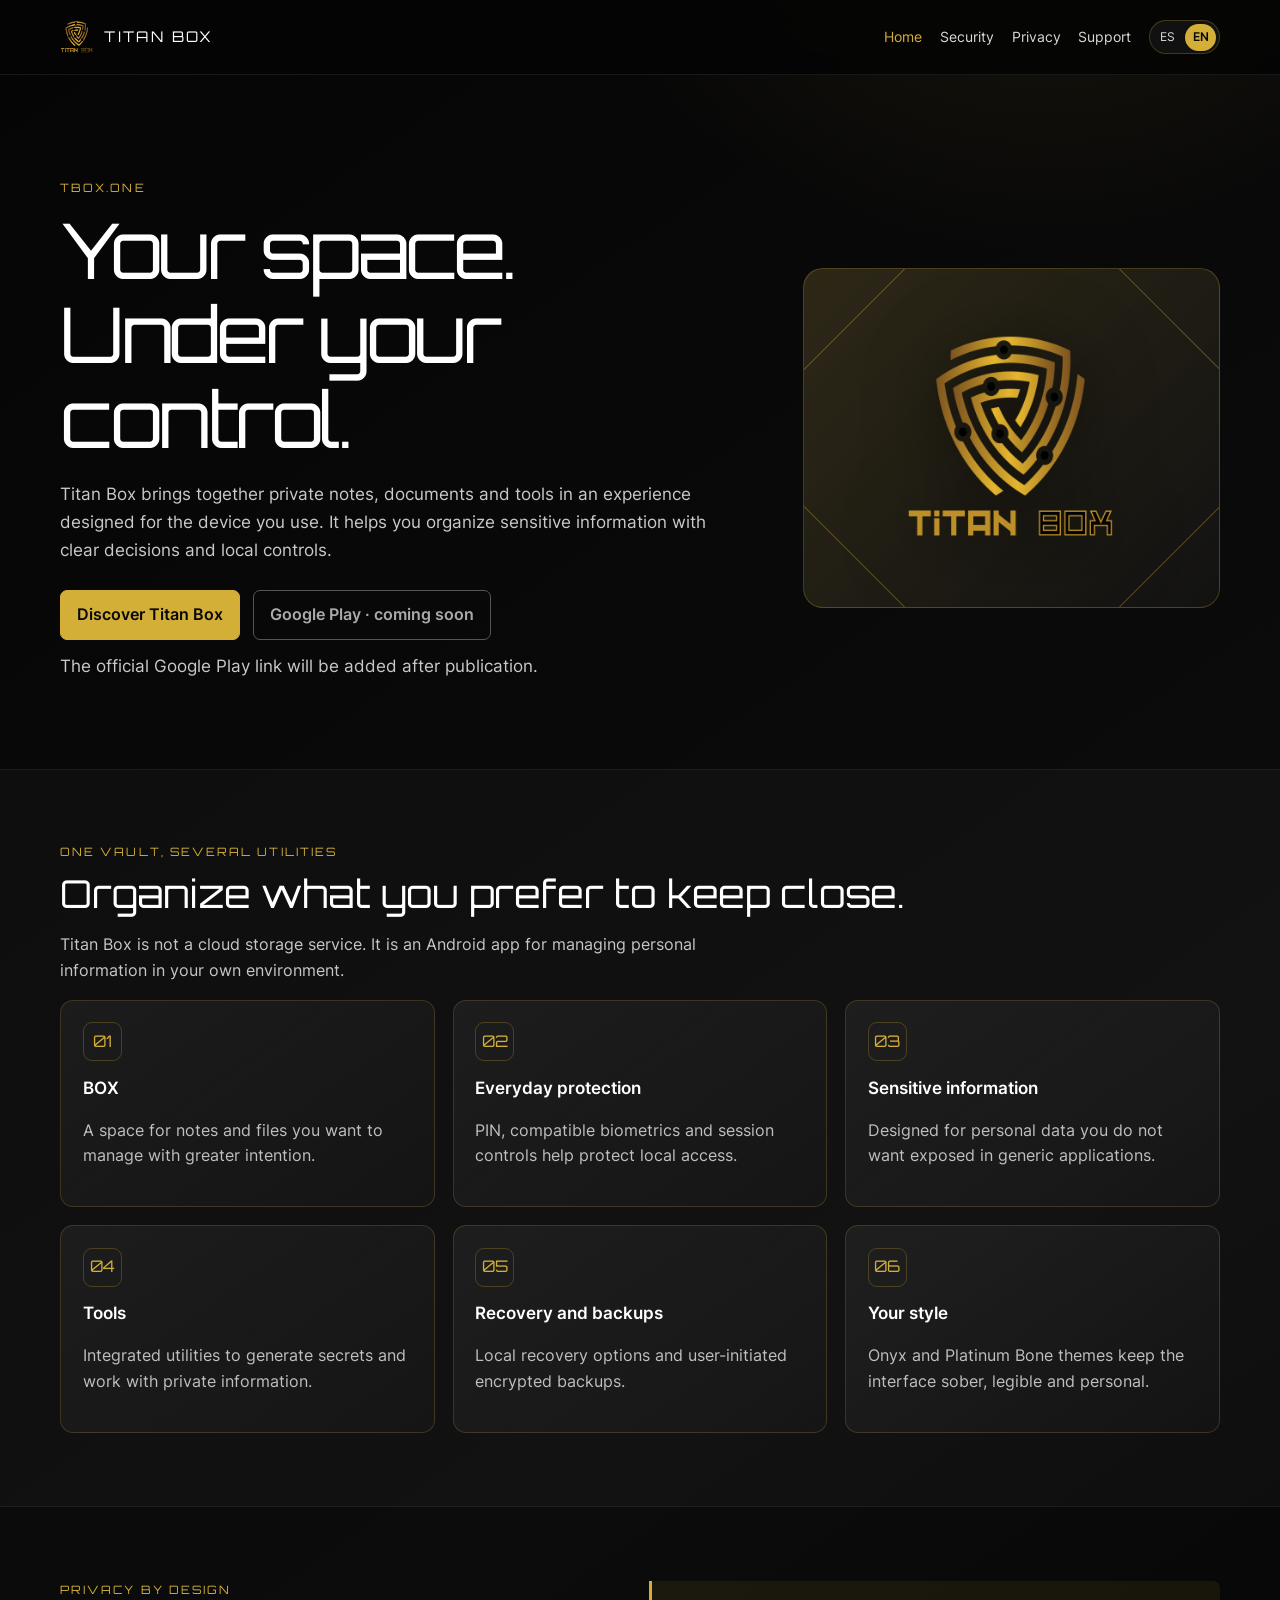
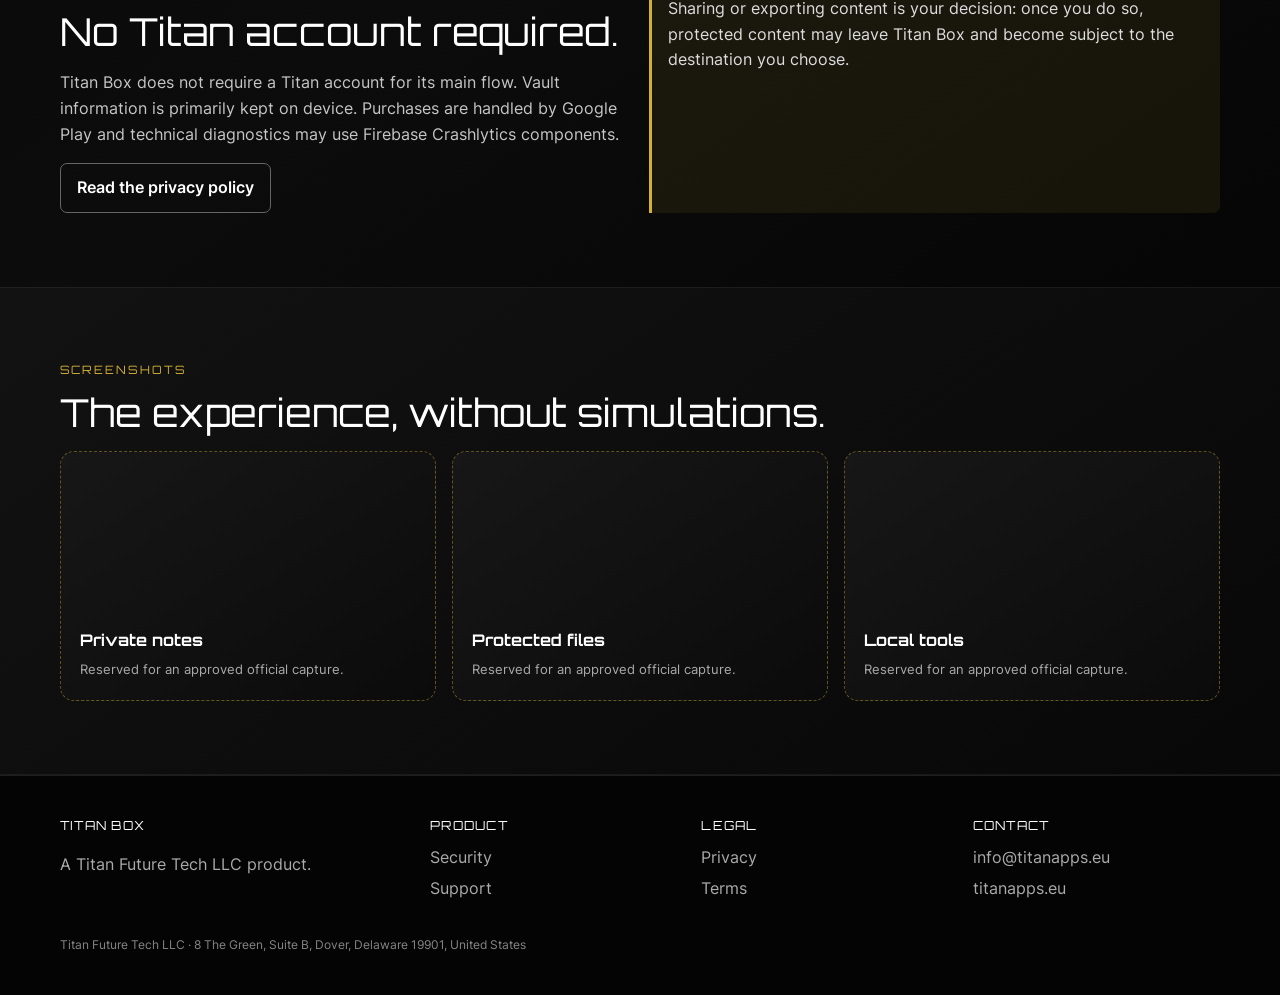
==== en/index.html @ dc86bc1e "Create Titan Box official website foundation" ====
<!doctype html><html lang="en"><head><meta charset="utf-8"><meta name="viewport" content="width=device-width,initial-scale=1"><title>Titan Box — Practical privacy for your information</title><meta name="description" content="Titan Box helps organize and protect sensitive personal information from your device."><link rel="canonical" href="https://tbox.one/en/"><meta property="og:title" content="Titan Box"><meta property="og:description" content="Practical privacy for your information."><meta property="og:type" content="website"><meta property="og:url" content="https://tbox.one/en/"><meta property="og:image" content="https://tbox.one/assets/images/titanbox-logo.png"><link rel="icon" href="/assets/images/titanbox-logo.png"><link rel="stylesheet" href="/assets/css/site.css"></head><body><a class="skip" href="#content">Skip to content</a><header class="site-header"><div class="container header-row"><a class="brand" href="/en/"><img src="/assets/images/titanbox-logo.png" alt="">TITAN BOX</a><nav class="site-nav" aria-label="Main navigation"><a class="nav-essential" aria-current="page" href="/en/">Home</a><a href="/en/security/">Security</a><a href="/en/privacy/">Privacy</a><a href="/en/support/">Support</a><span class="language"><a href="/">ES</a><a aria-current="page" href="/en/">EN</a></span></nav></div></header><main id="content"><section class="container hero"><div><div class="eyebrow">TBOX.ONE</div><h1>Your space. Under your control.</h1><p>Titan Box brings together private notes, documents and tools in an experience designed for the device you use. It helps you organize sensitive information with clear decisions and local controls.</p><div class="actions"><a class="button button--gold" href="/en/security/">Discover Titan Box</a><span class="store-badge store-badge--pending" data-play-listing-url="REPLACE_WITH_OFFICIAL_GOOGLE_PLAY_URL">Google Play · coming soon</span></div><p class="microcopy">The official Google Play link will be added after publication.</p></div><div class="hero-mark" aria-hidden="true"><img src="/assets/images/titanbox-logo.png" alt=""></div></section><section class="section section--alt"><div class="container"><div class="eyebrow">One vault, several utilities</div><h2>Organize what you prefer to keep close.</h2><p class="lead">Titan Box is not a cloud storage service. It is an Android app for managing personal information in your own environment.</p><div class="grid grid--3"><article class="card"><div class="card-icon">01</div><h3>BOX</h3><p>A space for notes and files you want to manage with greater intention.</p></article><article class="card"><div class="card-icon">02</div><h3>Everyday protection</h3><p>PIN, compatible biometrics and session controls help protect local access.</p></article><article class="card"><div class="card-icon">03</div><h3>Sensitive information</h3><p>Designed for personal data you do not want exposed in generic applications.</p></article><article class="card"><div class="card-icon">04</div><h3>Tools</h3><p>Integrated utilities to generate secrets and work with private information.</p></article><article class="card"><div class="card-icon">05</div><h3>Recovery and backups</h3><p>Local recovery options and user-initiated encrypted backups.</p></article><article class="card"><div class="card-icon">06</div><h3>Your style</h3><p>Onyx and Platinum Bone themes keep the interface sober, legible and personal.</p></article></div></div></section><section class="section"><div class="container grid grid--2"><div><div class="eyebrow">Privacy by design</div><h2>No Titan account required.</h2><p class="lead">Titan Box does not require a Titan account for its main flow. Vault information is primarily kept on device. Purchases are handled by Google Play and technical diagnostics may use Firebase Crashlytics components.</p><a class="button button--ghost" href="/en/privacy/">Read the privacy policy</a></div><aside class="notice">Sharing or exporting content is your decision: once you do so, protected content may leave Titan Box and become subject to the destination you choose.</aside></div></section><section class="section section--alt"><div class="container"><div class="eyebrow">Screenshots</div><h2>The experience, without simulations.</h2><div class="preview-grid"><div class="preview"><strong>Private notes</strong><small>Reserved for an approved official capture.</small></div><div class="preview"><strong>Protected files</strong><small>Reserved for an approved official capture.</small></div><div class="preview"><strong>Local tools</strong><small>Reserved for an approved official capture.</small></div></div></div></section></main><footer class="site-footer"><div class="container footer-grid"><div><div class="footer-title">TITAN BOX</div><p>A Titan Future Tech LLC product.</p></div><div><div class="footer-title">PRODUCT</div><ul class="footer-links"><li><a href="/en/security/">Security</a></li><li><a href="/en/support/">Support</a></li></ul></div><div><div class="footer-title">LEGAL</div><ul class="footer-links"><li><a href="/en/privacy/">Privacy</a></li><li><a href="/en/terms/">Terms</a></li></ul></div><div><div class="footer-title">CONTACT</div><ul class="footer-links"><li><a href="mailto:info@titanapps.eu">info@titanapps.eu</a></li><li><a href="https://titanapps.eu">titanapps.eu</a></li></ul></div></div><div class="container legal">Titan Future Tech LLC · 8 The Green, Suite B, Dover, Delaware 19901, United States</div></footer></body></html>
---- assets/css/site.css ----
@font-face{font-family:Orbitron;src:url('/assets/fonts/orbitron.ttf') format('truetype');font-display:swap}
@font-face{font-family:Inter;src:url('/assets/fonts/inter-regular.ttf') format('truetype');font-weight:400;font-display:swap}
@font-face{font-family:Inter;src:url('/assets/fonts/inter-semibold.ttf') format('truetype');font-weight:600 800;font-display:swap}
:root{--onyx:#050505;--onyx-card:#151515;--onyx-muted:#aaa;--bone:#f5f0e0;--gold:#d4af37;--gold-deep:#b8962e;--line:rgba(212,175,55,.26);--danger:#e53935;--max:1160px;color-scheme:dark;font-family:Inter,Arial,sans-serif;background:var(--onyx);color:#fff}
*{box-sizing:border-box}html{scroll-behavior:smooth}body{margin:0;min-width:320px;background:radial-gradient(circle at 80% -10%,rgba(212,175,55,.12),transparent 32rem),linear-gradient(145deg,#050505,#0c0c0c 55%,#000);line-height:1.6}a{color:inherit}a:focus-visible,button:focus-visible,summary:focus-visible{outline:3px solid #fff;outline-offset:4px;border-radius:3px}.skip{position:absolute;left:-10000px;top:auto}.skip:focus{left:1rem;top:1rem;z-index:10;background:#fff;color:#000;padding:.75rem 1rem}
.container{width:min(var(--max),calc(100% - 2.5rem));margin:auto}.site-header{position:sticky;top:0;z-index:5;background:rgba(5,5,5,.92);border-bottom:1px solid rgba(255,255,255,.08);backdrop-filter:blur(12px)}.header-row{min-height:74px;display:flex;align-items:center;justify-content:space-between;gap:1rem}.brand{display:inline-flex;align-items:center;gap:.65rem;text-decoration:none;font-family:Orbitron,monospace;font-size:.92rem;letter-spacing:.16em}.brand img{width:34px;height:34px;object-fit:contain}.site-nav{display:flex;align-items:center;gap:1.1rem;font-size:.9rem;color:#d8d8d8}.site-nav a{text-decoration:none}.site-nav a:hover,.site-nav a[aria-current=page]{color:var(--gold)}.language{border:1px solid var(--line);border-radius:999px;padding:.16rem;background:#111;display:flex;gap:.15rem}.language a{padding:.22rem .48rem;text-decoration:none;border-radius:999px;font-size:.78rem}.language a[aria-current=page]{background:var(--gold);color:#080808;font-weight:700}.nav-toggle{display:none}.eyebrow{font-family:Orbitron,monospace;color:var(--gold);font-size:.72rem;letter-spacing:.18em;text-transform:uppercase}.hero{padding:6.5rem 0 4.5rem;display:grid;grid-template-columns:1.25fr .75fr;align-items:center;gap:3rem}.hero h1{font:clamp(2.25rem,6vw,4.8rem)/1.1 Orbitron,monospace;letter-spacing:-.045em;margin:.65rem 0 1.2rem}.hero p{max-width:61ch;color:#c9c9c9;font-size:1.08rem}.actions{display:flex;gap:.8rem;flex-wrap:wrap;margin-top:1.65rem}.button,.store-badge{display:inline-flex;align-items:center;justify-content:center;min-height:47px;padding:.7rem 1rem;border-radius:7px;border:1px solid var(--gold);font-weight:700;text-decoration:none}.button--gold{background:var(--gold);color:#090909}.button--ghost{border-color:#656565;color:#fff}.store-badge--pending{color:#aaa;border-color:#555;cursor:default}.microcopy{font-size:.8rem;color:#949494;margin-top:.75rem}.hero-mark{min-height:340px;border:1px solid var(--line);border-radius:20px;background:linear-gradient(135deg,rgba(212,175,55,.15),rgba(20,20,20,.55)),#101010;display:grid;place-items:center;position:relative;overflow:hidden}.hero-mark:before{content:"";position:absolute;width:390px;height:390px;border:1px solid rgba(212,175,55,.35);transform:rotate(45deg)}.hero-mark img{width:min(220px,60%);height:auto;z-index:1;filter:drop-shadow(0 12px 35px rgba(0,0,0,.7))}.section{padding:4.6rem 0}.section--alt{background:rgba(255,255,255,.025);border-block:1px solid rgba(255,255,255,.06)}.section h2{font:clamp(1.65rem,3vw,2.65rem)/1.2 Orbitron,monospace;margin:.55rem 0 1rem}.lead{max-width:70ch;color:#c6c6c6}.grid{display:grid;gap:1.1rem}.grid--3{grid-template-columns:repeat(3,1fr)}.grid--2{grid-template-columns:repeat(2,1fr)}.card{background:linear-gradient(145deg,rgba(255,255,255,.055),rgba(255,255,255,.018));border:1px solid rgba(212,175,55,.2);border-radius:13px;padding:1.35rem}.card h3{margin:.1rem 0 .55rem;font-size:1.08rem}.card p,.card li{color:#bfbfbf}.card-icon{width:39px;height:39px;display:grid;place-items:center;border:1px solid var(--line);color:var(--gold);border-radius:9px;font-family:Orbitron,monospace;margin-bottom:.8rem}.feature-list{padding-left:1.15rem;margin:.65rem 0}.feature-list li+li{margin-top:.35rem}.preview-grid{display:grid;grid-template-columns:repeat(3,1fr);gap:1rem}.preview{min-height:250px;border-radius:14px;border:1px dashed rgba(212,175,55,.42);padding:1.2rem;background:linear-gradient(145deg,#171717,#0b0b0b);display:flex;flex-direction:column;justify-content:flex-end}.preview strong{font-family:Orbitron,monospace}.preview small{color:#aaa;margin-top:.35rem}.notice{border-left:3px solid var(--gold);padding:.95rem 1rem;background:rgba(212,175,55,.08);color:#ddd;border-radius:0 7px 7px 0}.page-hero{padding:4rem 0 2.5rem;border-bottom:1px solid rgba(255,255,255,.08)}.page-hero h1{font:clamp(2rem,5vw,3.7rem)/1.15 Orbitron,monospace;margin:.55rem 0 1rem}.content{max-width:850px;padding:3rem 0 5rem}.content h2{font:1.42rem/1.25 Orbitron,monospace;margin:2.6rem 0 .8rem;color:#fff}.content h3{font-size:1.06rem;margin:1.6rem 0 .45rem}.content p,.content li{color:#ccc}.content ul{padding-left:1.3rem}.content li+li{margin-top:.38rem}.content a{color:#f2d77e}.faq details{border-bottom:1px solid rgba(255,255,255,.12);padding:1rem 0}.faq summary{cursor:pointer;font-weight:700}.faq p{margin:.75rem 0 0}.site-footer{border-top:1px solid rgba(255,255,255,.1);padding:2.5rem 0;background:#040404;color:#aaa}.footer-grid{display:grid;grid-template-columns:1.4fr repeat(3,1fr);gap:1.5rem}.footer-title{font-family:Orbitron,monospace;color:#fff;font-size:.78rem;letter-spacing:.1em}.footer-links{list-style:none;padding:0;margin:.55rem 0}.footer-links li+li{margin-top:.35rem}.footer-links a{text-decoration:none}.footer-links a:hover{color:var(--gold)}.legal{font-size:.78rem;color:#858585;margin-top:1.5rem}.sr-only{position:absolute;width:1px;height:1px;padding:0;margin:-1px;overflow:hidden;clip:rect(0,0,0,0);white-space:nowrap;border:0}
@media(max-width:800px){.header-row{min-height:64px}.site-nav{gap:.65rem;font-size:.8rem}.hero{grid-template-columns:1fr;padding:4.2rem 0 3rem}.hero-mark{min-height:240px;order:-1}.grid--3,.preview-grid{grid-template-columns:1fr 1fr}.footer-grid{grid-template-columns:1fr 1fr}.section{padding:3.5rem 0}}
@media(max-width:540px){.container{width:min(var(--max),calc(100% - 1.5rem))}.site-nav>a:not(.nav-essential){display:none}.hero h1{font-size:2.2rem}.grid--2,.grid--3,.preview-grid,.footer-grid{grid-template-columns:1fr}.page-hero{padding:3rem 0 1.5rem}.content{padding-top:2rem}.actions{align-items:stretch}.button,.store-badge{width:100%}}
@media(prefers-reduced-motion:reduce){*,*:before,*:after{scroll-behavior:auto!important;animation-duration:.01ms!important;animation-iteration-count:1!important;transition-duration:.01ms!important}}
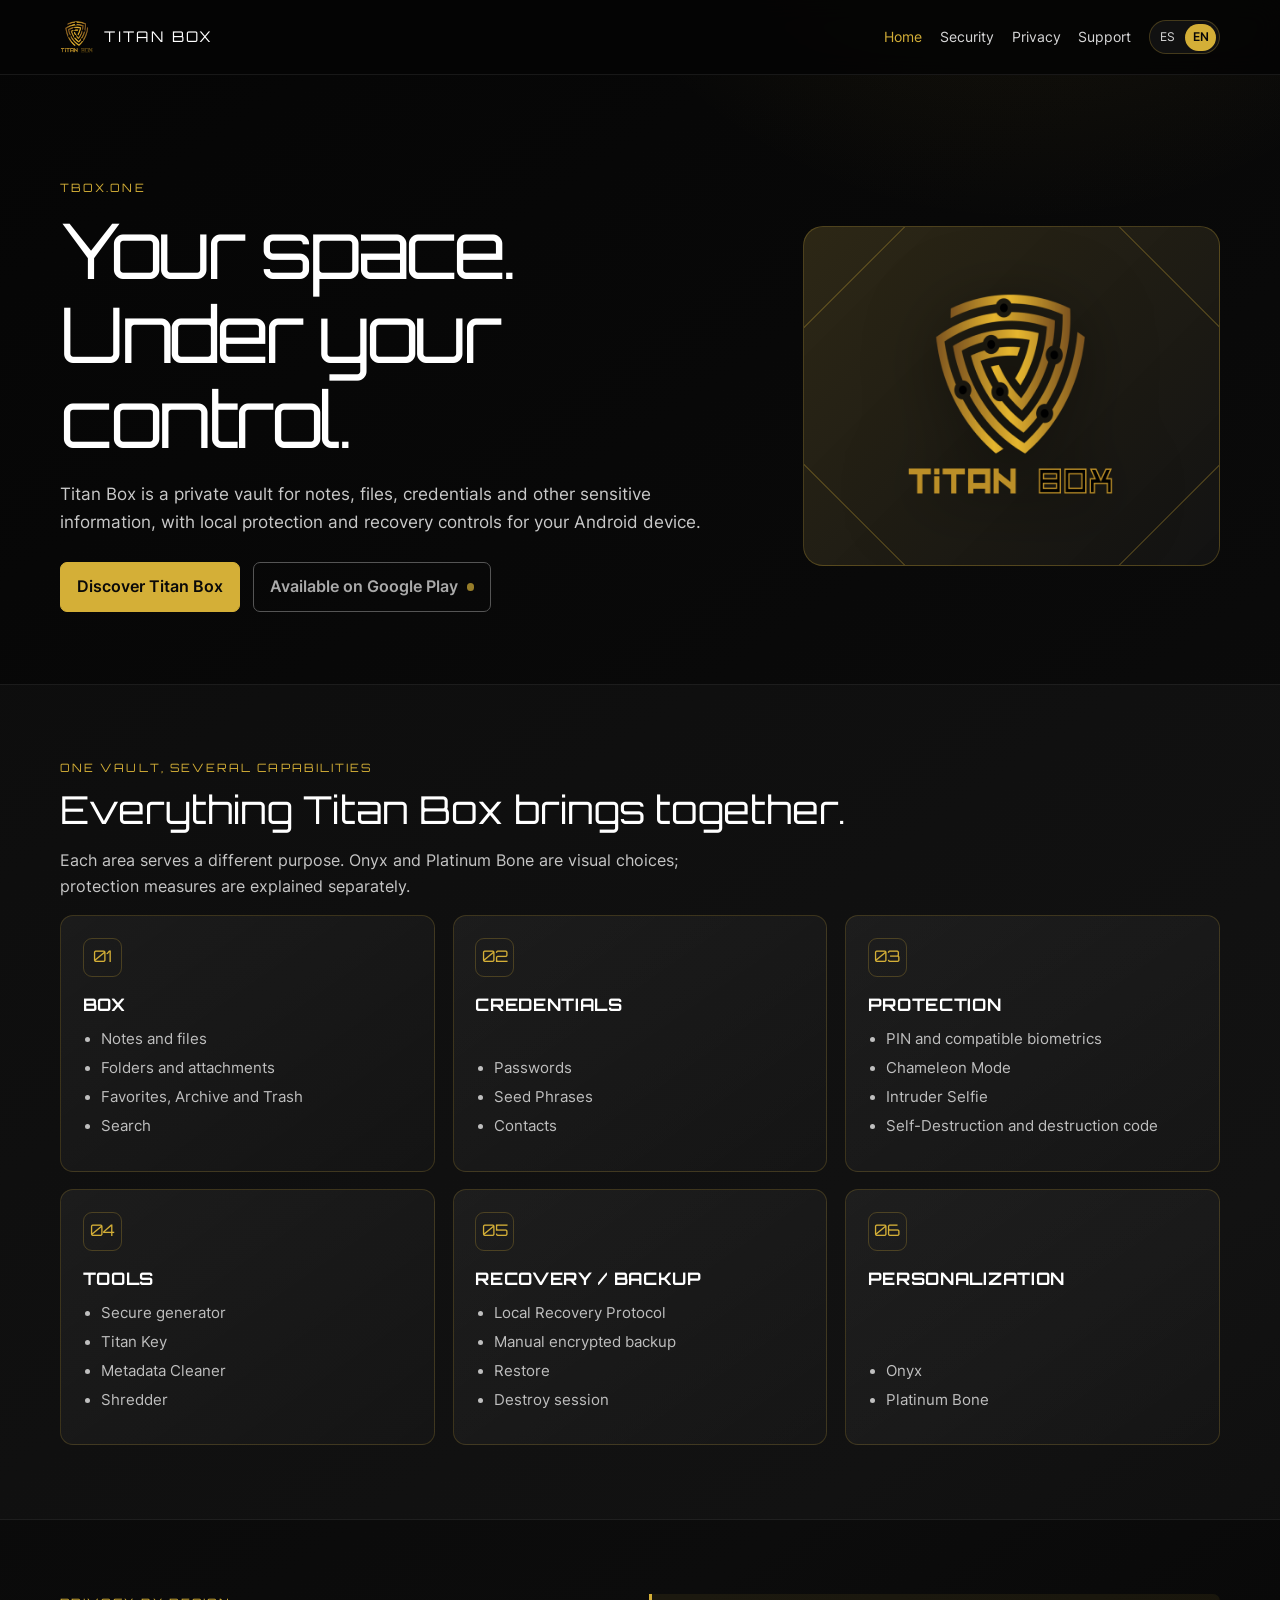
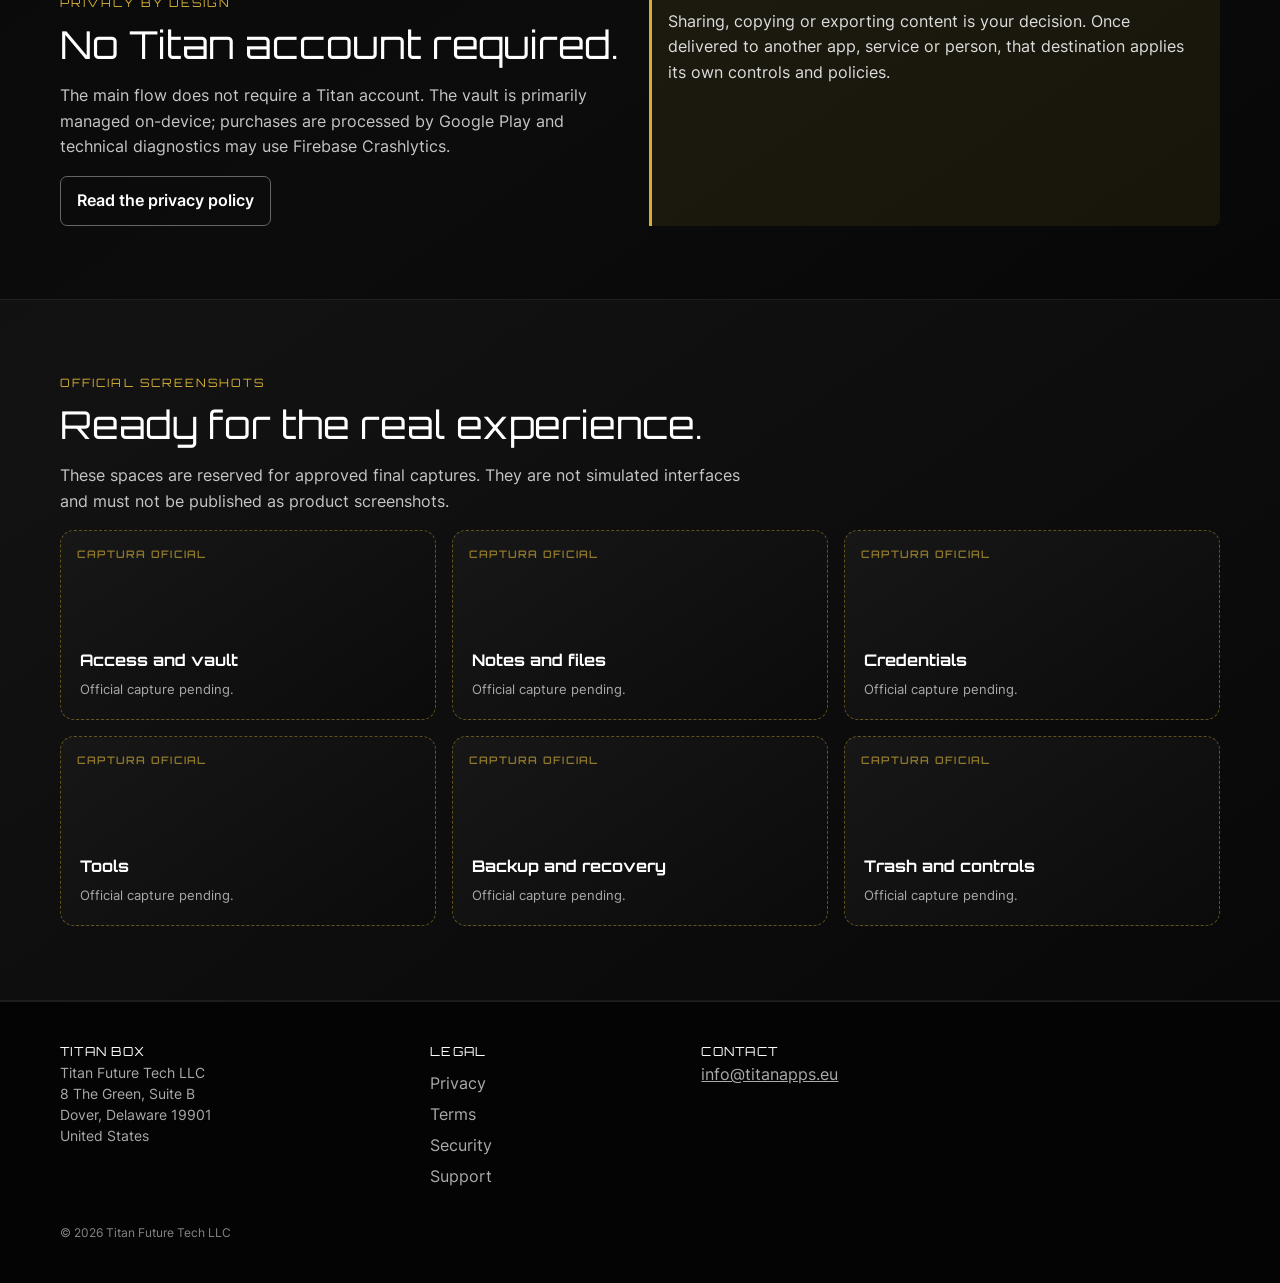
==== commit 77b269e9: "Polish Titan Box website for release" ====
--- a/en/index.html
+++ b/en/index.html
@@ -1 +1 @@
-<!doctype html><html lang="en"><head><meta charset="utf-8"><meta name="viewport" content="width=device-width,initial-scale=1"><title>Titan Box — Practical privacy for your information</title><meta name="description" content="Titan Box helps organize and protect sensitive personal information from your device."><link rel="canonical" href="https://tbox.one/en/"><meta property="og:title" content="Titan Box"><meta property="og:description" content="Practical privacy for your information."><meta property="og:type" content="website"><meta property="og:url" content="https://tbox.one/en/"><meta property="og:image" content="https://tbox.one/assets/images/titanbox-logo.png"><link rel="icon" href="/assets/images/titanbox-logo.png"><link rel="stylesheet" href="/assets/css/site.css"></head><body><a class="skip" href="#content">Skip to content</a><header class="site-header"><div class="container header-row"><a class="brand" href="/en/"><img src="/assets/images/titanbox-logo.png" alt="">TITAN BOX</a><nav class="site-nav" aria-label="Main navigation"><a class="nav-essential" aria-current="page" href="/en/">Home</a><a href="/en/security/">Security</a><a href="/en/privacy/">Privacy</a><a href="/en/support/">Support</a><span class="language"><a href="/">ES</a><a aria-current="page" href="/en/">EN</a></span></nav></div></header><main id="content"><section class="container hero"><div><div class="eyebrow">TBOX.ONE</div><h1>Your space. Under your control.</h1><p>Titan Box brings together private notes, documents and tools in an experience designed for the device you use. It helps you organize sensitive information with clear decisions and local controls.</p><div class="actions"><a class="button button--gold" href="/en/security/">Discover Titan Box</a><span class="store-badge store-badge--pending" data-play-listing-url="REPLACE_WITH_OFFICIAL_GOOGLE_PLAY_URL">Google Play · coming soon</span></div><p class="microcopy">The official Google Play link will be added after publication.</p></div><div class="hero-mark" aria-hidden="true"><img src="/assets/images/titanbox-logo.png" alt=""></div></section><section class="section section--alt"><div class="container"><div class="eyebrow">One vault, several utilities</div><h2>Organize what you prefer to keep close.</h2><p class="lead">Titan Box is not a cloud storage service. It is an Android app for managing personal information in your own environment.</p><div class="grid grid--3"><article class="card"><div class="card-icon">01</div><h3>BOX</h3><p>A space for notes and files you want to manage with greater intention.</p></article><article class="card"><div class="card-icon">02</div><h3>Everyday protection</h3><p>PIN, compatible biometrics and session controls help protect local access.</p></article><article class="card"><div class="card-icon">03</div><h3>Sensitive information</h3><p>Designed for personal data you do not want exposed in generic applications.</p></article><article class="card"><div class="card-icon">04</div><h3>Tools</h3><p>Integrated utilities to generate secrets and work with private information.</p></article><article class="card"><div class="card-icon">05</div><h3>Recovery and backups</h3><p>Local recovery options and user-initiated encrypted backups.</p></article><article class="card"><div class="card-icon">06</div><h3>Your style</h3><p>Onyx and Platinum Bone themes keep the interface sober, legible and personal.</p></article></div></div></section><section class="section"><div class="container grid grid--2"><div><div class="eyebrow">Privacy by design</div><h2>No Titan account required.</h2><p class="lead">Titan Box does not require a Titan account for its main flow. Vault information is primarily kept on device. Purchases are handled by Google Play and technical diagnostics may use Firebase Crashlytics components.</p><a class="button button--ghost" href="/en/privacy/">Read the privacy policy</a></div><aside class="notice">Sharing or exporting content is your decision: once you do so, protected content may leave Titan Box and become subject to the destination you choose.</aside></div></section><section class="section section--alt"><div class="container"><div class="eyebrow">Screenshots</div><h2>The experience, without simulations.</h2><div class="preview-grid"><div class="preview"><strong>Private notes</strong><small>Reserved for an approved official capture.</small></div><div class="preview"><strong>Protected files</strong><small>Reserved for an approved official capture.</small></div><div class="preview"><strong>Local tools</strong><small>Reserved for an approved official capture.</small></div></div></div></section></main><footer class="site-footer"><div class="container footer-grid"><div><div class="footer-title">TITAN BOX</div><p>A Titan Future Tech LLC product.</p></div><div><div class="footer-title">PRODUCT</div><ul class="footer-links"><li><a href="/en/security/">Security</a></li><li><a href="/en/support/">Support</a></li></ul></div><div><div class="footer-title">LEGAL</div><ul class="footer-links"><li><a href="/en/privacy/">Privacy</a></li><li><a href="/en/terms/">Terms</a></li></ul></div><div><div class="footer-title">CONTACT</div><ul class="footer-links"><li><a href="mailto:info@titanapps.eu">info@titanapps.eu</a></li><li><a href="https://titanapps.eu">titanapps.eu</a></li></ul></div></div><div class="container legal">Titan Future Tech LLC · 8 The Green, Suite B, Dover, Delaware 19901, United States</div></footer></body></html>
+<!doctype html><html lang="en"><head><meta charset="utf-8"><meta name="viewport" content="width=device-width,initial-scale=1"><title>Titan Box — Private vault for your information</title><meta name="description" content="Titan Box is a private vault for notes, files, credentials and sensitive information with local protection and recovery controls."><link rel="canonical" href="https://tbox.one/en/"><meta property="og:title" content="Titan Box"><meta property="og:description" content="Your space. Under your control."><meta property="og:type" content="website"><meta property="og:url" content="https://tbox.one/en/"><meta property="og:image" content="https://tbox.one/assets/images/titanbox-logo.png"><link rel="icon" href="/assets/images/titanbox-logo.png"><link rel="stylesheet" href="/assets/css/site.css"></head><body><a class="skip" href="#content">Skip to content</a><header class="site-header"><div class="container header-row"><a class="brand" href="/en/"><img src="/assets/images/titanbox-logo.png" alt="">TITAN BOX</a><nav class="site-nav" aria-label="Main navigation"><a class="nav-essential" aria-current="page" href="/en/">Home</a><a href="/en/security/">Security</a><a href="/en/privacy/">Privacy</a><a href="/en/support/">Support</a><span class="language"><a href="/">ES</a><a aria-current="page" href="/en/">EN</a></span></nav></div></header><main id="content"><section class="container hero"><div><div class="eyebrow">TBOX.ONE</div><h1>Your space. Under your control.</h1><p>Titan Box is a private vault for notes, files, credentials and other sensitive information, with local protection and recovery controls for your Android device.</p><div class="actions"><a class="button button--gold" href="/en/security/">Discover Titan Box</a><span class="store-badge store-badge--pending" data-play-listing-url="GOOGLE_PLAY_URL_PENDING" aria-label="Titan Box for Google Play; link pending configuration">Available on Google Play</span></div></div><div class="hero-mark" aria-hidden="true"><img src="/assets/images/titanbox-logo.png" alt=""></div></section><section class="section section--alt"><div class="container"><div class="eyebrow">One vault, several capabilities</div><h2>Everything Titan Box brings together.</h2><p class="lead">Each area serves a different purpose. Onyx and Platinum Bone are visual choices; protection measures are explained separately.</p><div class="grid grid--3"><article class="card product-card"><div class="card-icon">01</div><h3>BOX</h3><ul class="feature-list"><li>Notes and files</li><li>Folders and attachments</li><li>Favorites, Archive and Trash</li><li>Search</li></ul></article><article class="card product-card"><div class="card-icon">02</div><h3>CREDENTIALS</h3><ul class="feature-list"><li>Passwords</li><li>Seed Phrases</li><li>Contacts</li></ul></article><article class="card product-card"><div class="card-icon">03</div><h3>PROTECTION</h3><ul class="feature-list"><li>PIN and compatible biometrics</li><li>Chameleon Mode</li><li>Intruder Selfie</li><li>Self-Destruction and destruction code</li></ul></article><article class="card product-card"><div class="card-icon">04</div><h3>TOOLS</h3><ul class="feature-list"><li>Secure generator</li><li>Titan Key</li><li>Metadata Cleaner</li><li>Shredder</li></ul></article><article class="card product-card"><div class="card-icon">05</div><h3>RECOVERY / BACKUP</h3><ul class="feature-list"><li>Local Recovery Protocol</li><li>Manual encrypted backup</li><li>Restore</li><li>Destroy session</li></ul></article><article class="card product-card"><div class="card-icon">06</div><h3>PERSONALIZATION</h3><ul class="feature-list"><li>Onyx</li><li>Platinum Bone</li></ul></article></div></div></section><section class="section"><div class="container grid grid--2"><div><div class="eyebrow">Privacy by design</div><h2>No Titan account required.</h2><p class="lead">The main flow does not require a Titan account. The vault is primarily managed on-device; purchases are processed by Google Play and technical diagnostics may use Firebase Crashlytics.</p><a class="button button--ghost" href="/en/privacy/">Read the privacy policy</a></div><aside class="notice">Sharing, copying or exporting content is your decision. Once delivered to another app, service or person, that destination applies its own controls and policies.</aside></div></section><section class="section section--alt"><div class="container"><div class="eyebrow">Official screenshots</div><h2>Ready for the real experience.</h2><p class="lead">These spaces are reserved for approved final captures. They are not simulated interfaces and must not be published as product screenshots.</p><div class="preview-grid preview-grid--wide"><div class="preview preview--wide"><strong>Access and vault</strong><small>Official capture pending.</small></div><div class="preview preview--wide"><strong>Notes and files</strong><small>Official capture pending.</small></div><div class="preview preview--wide"><strong>Credentials</strong><small>Official capture pending.</small></div><div class="preview preview--wide"><strong>Tools</strong><small>Official capture pending.</small></div><div class="preview preview--wide"><strong>Backup and recovery</strong><small>Official capture pending.</small></div><div class="preview preview--wide"><strong>Trash and controls</strong><small>Official capture pending.</small></div></div></div></section></main><footer class="site-footer"><div class="container footer-grid"><div><div class="footer-title">TITAN BOX</div><address class="footer-address">Titan Future Tech LLC<br>8 The Green, Suite B<br>Dover, Delaware 19901<br>United States</address></div><div><div class="footer-title">LEGAL</div><ul class="footer-links"><li><a href="/en/privacy/">Privacy</a></li><li><a href="/en/terms/">Terms</a></li><li><a href="/en/security/">Security</a></li><li><a href="/en/support/">Support</a></li></ul></div><div><div class="footer-title">CONTACT</div><a href="mailto:info@titanapps.eu">info@titanapps.eu</a></div></div><div class="container legal">© 2026 Titan Future Tech LLC</div></footer></body></html>
--- a/assets/css/site.css
+++ b/assets/css/site.css
@@ -7,3 +7,4 @@
 @media(max-width:800px){.header-row{min-height:64px}.site-nav{gap:.65rem;font-size:.8rem}.hero{grid-template-columns:1fr;padding:4.2rem 0 3rem}.hero-mark{min-height:240px;order:-1}.grid--3,.preview-grid{grid-template-columns:1fr 1fr}.footer-grid{grid-template-columns:1fr 1fr}.section{padding:3.5rem 0}}
 @media(max-width:540px){.container{width:min(var(--max),calc(100% - 1.5rem))}.site-nav>a:not(.nav-essential){display:none}.hero h1{font-size:2.2rem}.grid--2,.grid--3,.preview-grid,.footer-grid{grid-template-columns:1fr}.page-hero{padding:3rem 0 1.5rem}.content{padding-top:2rem}.actions{align-items:stretch}.button,.store-badge{width:100%}}
 @media(prefers-reduced-motion:reduce){*,*:before,*:after{scroll-behavior:auto!important;animation-duration:.01ms!important;animation-iteration-count:1!important;transition-duration:.01ms!important}}
+.product-card{display:flex;flex-direction:column;min-height:230px}.product-card h3{font-family:Orbitron,monospace;letter-spacing:.04em}.product-card .feature-list{margin-top:auto}.product-card .feature-list li{font-size:.92rem}.preview-grid--wide{grid-template-columns:repeat(3,1fr)}.preview--wide{min-height:190px;position:relative;overflow:hidden}.preview--wide:before{content:"CAPTURA OFICIAL";font:600 .65rem Orbitron,monospace;letter-spacing:.12em;color:rgba(212,175,55,.65);position:absolute;top:1rem;left:1rem}.store-badge--pending:after{content:"";width:.45rem;height:.45rem;margin-left:.55rem;border-radius:50%;background:var(--gold);opacity:.7}.footer-address{font-style:normal;font-size:.88rem;line-height:1.5}.footer-bottom{display:flex;gap:1rem;justify-content:space-between;flex-wrap:wrap}@media(max-width:800px){.preview-grid--wide{grid-template-columns:1fr 1fr}}@media(max-width:540px){.preview-grid--wide{grid-template-columns:1fr}}
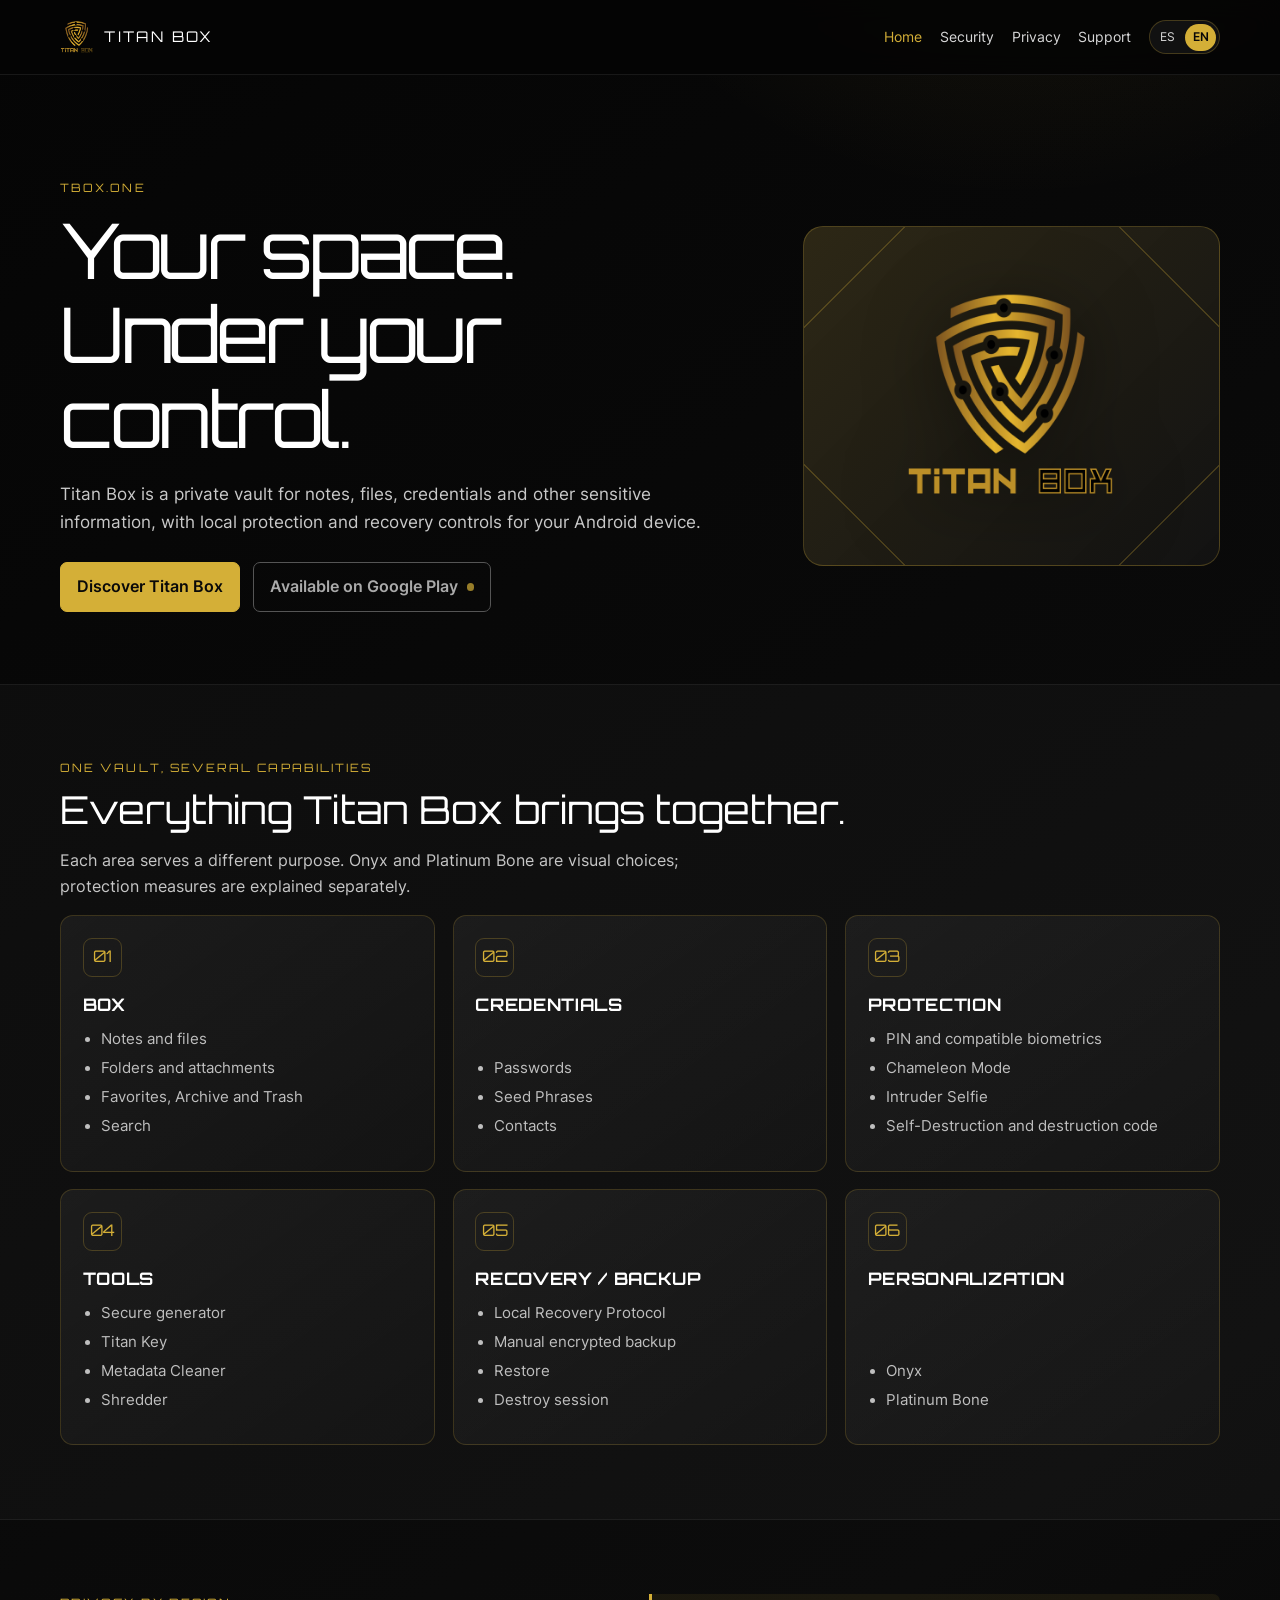
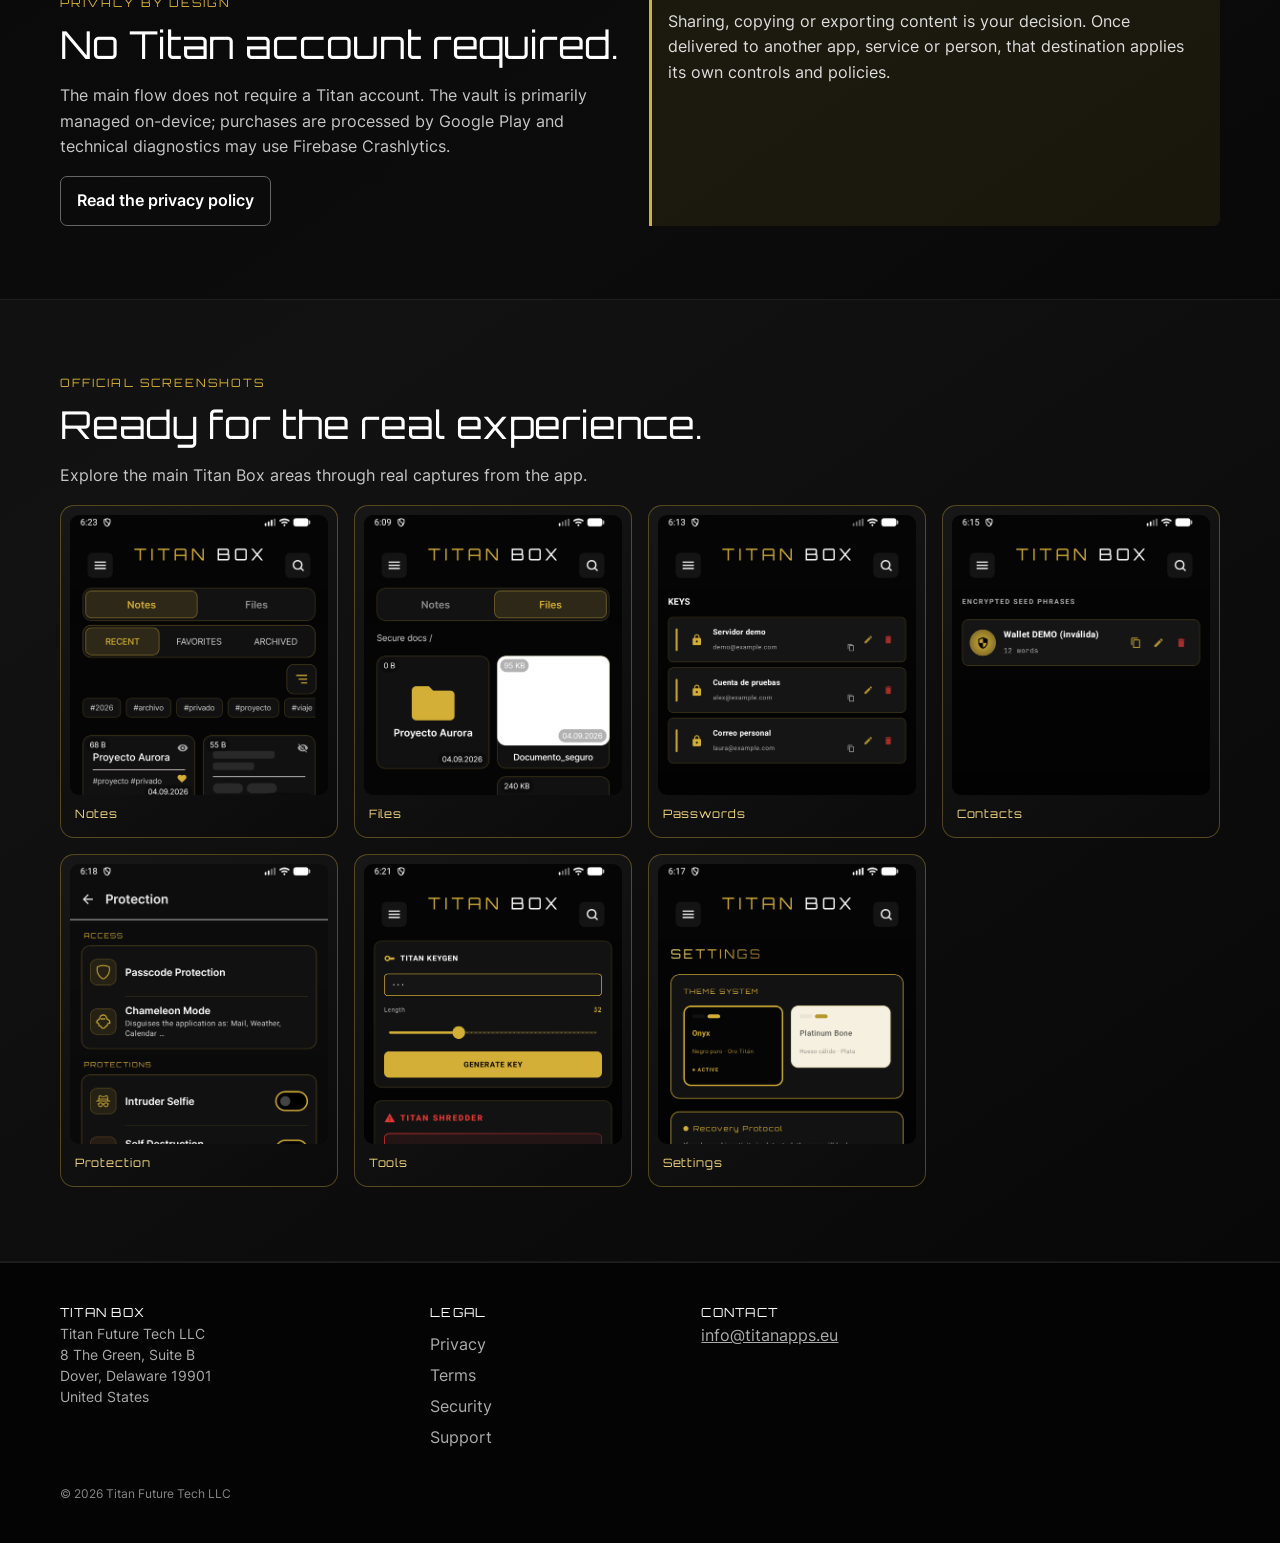
==== commit 12e99cf6: "Integrate final Titan Box Store assets" ====
--- a/en/index.html
+++ b/en/index.html
@@ -1 +1 @@
-<!doctype html><html lang="en"><head><meta charset="utf-8"><meta name="viewport" content="width=device-width,initial-scale=1"><title>Titan Box — Private vault for your information</title><meta name="description" content="Titan Box is a private vault for notes, files, credentials and sensitive information with local protection and recovery controls."><link rel="canonical" href="https://tbox.one/en/"><meta property="og:title" content="Titan Box"><meta property="og:description" content="Your space. Under your control."><meta property="og:type" content="website"><meta property="og:url" content="https://tbox.one/en/"><meta property="og:image" content="https://tbox.one/assets/images/titanbox-logo.png"><link rel="icon" href="/assets/images/titanbox-logo.png"><link rel="stylesheet" href="/assets/css/site.css"></head><body><a class="skip" href="#content">Skip to content</a><header class="site-header"><div class="container header-row"><a class="brand" href="/en/"><img src="/assets/images/titanbox-logo.png" alt="">TITAN BOX</a><nav class="site-nav" aria-label="Main navigation"><a class="nav-essential" aria-current="page" href="/en/">Home</a><a href="/en/security/">Security</a><a href="/en/privacy/">Privacy</a><a href="/en/support/">Support</a><span class="language"><a href="/">ES</a><a aria-current="page" href="/en/">EN</a></span></nav></div></header><main id="content"><section class="container hero"><div><div class="eyebrow">TBOX.ONE</div><h1>Your space. Under your control.</h1><p>Titan Box is a private vault for notes, files, credentials and other sensitive information, with local protection and recovery controls for your Android device.</p><div class="actions"><a class="button button--gold" href="/en/security/">Discover Titan Box</a><span class="store-badge store-badge--pending" data-play-listing-url="GOOGLE_PLAY_URL_PENDING" aria-label="Titan Box for Google Play; link pending configuration">Available on Google Play</span></div></div><div class="hero-mark" aria-hidden="true"><img src="/assets/images/titanbox-logo.png" alt=""></div></section><section class="section section--alt"><div class="container"><div class="eyebrow">One vault, several capabilities</div><h2>Everything Titan Box brings together.</h2><p class="lead">Each area serves a different purpose. Onyx and Platinum Bone are visual choices; protection measures are explained separately.</p><div class="grid grid--3"><article class="card product-card"><div class="card-icon">01</div><h3>BOX</h3><ul class="feature-list"><li>Notes and files</li><li>Folders and attachments</li><li>Favorites, Archive and Trash</li><li>Search</li></ul></article><article class="card product-card"><div class="card-icon">02</div><h3>CREDENTIALS</h3><ul class="feature-list"><li>Passwords</li><li>Seed Phrases</li><li>Contacts</li></ul></article><article class="card product-card"><div class="card-icon">03</div><h3>PROTECTION</h3><ul class="feature-list"><li>PIN and compatible biometrics</li><li>Chameleon Mode</li><li>Intruder Selfie</li><li>Self-Destruction and destruction code</li></ul></article><article class="card product-card"><div class="card-icon">04</div><h3>TOOLS</h3><ul class="feature-list"><li>Secure generator</li><li>Titan Key</li><li>Metadata Cleaner</li><li>Shredder</li></ul></article><article class="card product-card"><div class="card-icon">05</div><h3>RECOVERY / BACKUP</h3><ul class="feature-list"><li>Local Recovery Protocol</li><li>Manual encrypted backup</li><li>Restore</li><li>Destroy session</li></ul></article><article class="card product-card"><div class="card-icon">06</div><h3>PERSONALIZATION</h3><ul class="feature-list"><li>Onyx</li><li>Platinum Bone</li></ul></article></div></div></section><section class="section"><div class="container grid grid--2"><div><div class="eyebrow">Privacy by design</div><h2>No Titan account required.</h2><p class="lead">The main flow does not require a Titan account. The vault is primarily managed on-device; purchases are processed by Google Play and technical diagnostics may use Firebase Crashlytics.</p><a class="button button--ghost" href="/en/privacy/">Read the privacy policy</a></div><aside class="notice">Sharing, copying or exporting content is your decision. Once delivered to another app, service or person, that destination applies its own controls and policies.</aside></div></section><section class="section section--alt"><div class="container"><div class="eyebrow">Official screenshots</div><h2>Ready for the real experience.</h2><p class="lead">These spaces are reserved for approved final captures. They are not simulated interfaces and must not be published as product screenshots.</p><div class="preview-grid preview-grid--wide"><div class="preview preview--wide"><strong>Access and vault</strong><small>Official capture pending.</small></div><div class="preview preview--wide"><strong>Notes and files</strong><small>Official capture pending.</small></div><div class="preview preview--wide"><strong>Credentials</strong><small>Official capture pending.</small></div><div class="preview preview--wide"><strong>Tools</strong><small>Official capture pending.</small></div><div class="preview preview--wide"><strong>Backup and recovery</strong><small>Official capture pending.</small></div><div class="preview preview--wide"><strong>Trash and controls</strong><small>Official capture pending.</small></div></div></div></section></main><footer class="site-footer"><div class="container footer-grid"><div><div class="footer-title">TITAN BOX</div><address class="footer-address">Titan Future Tech LLC<br>8 The Green, Suite B<br>Dover, Delaware 19901<br>United States</address></div><div><div class="footer-title">LEGAL</div><ul class="footer-links"><li><a href="/en/privacy/">Privacy</a></li><li><a href="/en/terms/">Terms</a></li><li><a href="/en/security/">Security</a></li><li><a href="/en/support/">Support</a></li></ul></div><div><div class="footer-title">CONTACT</div><a href="mailto:info@titanapps.eu">info@titanapps.eu</a></div></div><div class="container legal">© 2026 Titan Future Tech LLC</div></footer></body></html>
+<!doctype html><html lang="en"><head><meta charset="utf-8"><meta name="viewport" content="width=device-width,initial-scale=1"><title>Titan Box — Private vault for your information</title><meta name="description" content="Titan Box is a private vault for notes, files, credentials and sensitive information with local protection and recovery controls."><link rel="canonical" href="https://tbox.one/en/"><meta property="og:title" content="Titan Box"><meta property="og:description" content="Your space. Under your control."><meta property="og:type" content="website"><meta property="og:url" content="https://tbox.one/en/"><meta property="og:image" content="https://tbox.one/assets/images/titanbox-logo.png"><link rel="icon" href="/assets/images/titanbox-logo.png"><link rel="stylesheet" href="/assets/css/site.css"></head><body><a class="skip" href="#content">Skip to content</a><header class="site-header"><div class="container header-row"><a class="brand" href="/en/"><img src="/assets/images/titanbox-logo.png" alt="">TITAN BOX</a><nav class="site-nav" aria-label="Main navigation"><a class="nav-essential" aria-current="page" href="/en/">Home</a><a href="/en/security/">Security</a><a href="/en/privacy/">Privacy</a><a href="/en/support/">Support</a><span class="language"><a href="/">ES</a><a aria-current="page" href="/en/">EN</a></span></nav></div></header><main id="content"><section class="container hero"><div><div class="eyebrow">TBOX.ONE</div><h1>Your space. Under your control.</h1><p>Titan Box is a private vault for notes, files, credentials and other sensitive information, with local protection and recovery controls for your Android device.</p><div class="actions"><a class="button button--gold" href="/en/security/">Discover Titan Box</a><span class="store-badge store-badge--pending" data-play-listing-url="GOOGLE_PLAY_URL_PENDING" aria-label="Titan Box for Google Play; link pending configuration">Available on Google Play</span></div></div><div class="hero-mark" aria-hidden="true"><img src="/assets/images/titanbox-logo.png" alt=""></div></section><section class="section section--alt"><div class="container"><div class="eyebrow">One vault, several capabilities</div><h2>Everything Titan Box brings together.</h2><p class="lead">Each area serves a different purpose. Onyx and Platinum Bone are visual choices; protection measures are explained separately.</p><div class="grid grid--3"><article class="card product-card"><div class="card-icon">01</div><h3>BOX</h3><ul class="feature-list"><li>Notes and files</li><li>Folders and attachments</li><li>Favorites, Archive and Trash</li><li>Search</li></ul></article><article class="card product-card"><div class="card-icon">02</div><h3>CREDENTIALS</h3><ul class="feature-list"><li>Passwords</li><li>Seed Phrases</li><li>Contacts</li></ul></article><article class="card product-card"><div class="card-icon">03</div><h3>PROTECTION</h3><ul class="feature-list"><li>PIN and compatible biometrics</li><li>Chameleon Mode</li><li>Intruder Selfie</li><li>Self-Destruction and destruction code</li></ul></article><article class="card product-card"><div class="card-icon">04</div><h3>TOOLS</h3><ul class="feature-list"><li>Secure generator</li><li>Titan Key</li><li>Metadata Cleaner</li><li>Shredder</li></ul></article><article class="card product-card"><div class="card-icon">05</div><h3>RECOVERY / BACKUP</h3><ul class="feature-list"><li>Local Recovery Protocol</li><li>Manual encrypted backup</li><li>Restore</li><li>Destroy session</li></ul></article><article class="card product-card"><div class="card-icon">06</div><h3>PERSONALIZATION</h3><ul class="feature-list"><li>Onyx</li><li>Platinum Bone</li></ul></article></div></div></section><section class="section"><div class="container grid grid--2"><div><div class="eyebrow">Privacy by design</div><h2>No Titan account required.</h2><p class="lead">The main flow does not require a Titan account. The vault is primarily managed on-device; purchases are processed by Google Play and technical diagnostics may use Firebase Crashlytics.</p><a class="button button--ghost" href="/en/privacy/">Read the privacy policy</a></div><aside class="notice">Sharing, copying or exporting content is your decision. Once delivered to another app, service or person, that destination applies its own controls and policies.</aside></div></section><section class="section section--alt"><div class="container"><div class="eyebrow">Official screenshots</div><h2>Ready for the real experience.</h2><p class="lead">Explore the main Titan Box areas through real captures from the app.</p><div class="shots-grid"><figure class="product-shot"><img src="/assets/images/screenshots/en/01-notes.png" alt="Notes in Titan Box" loading="lazy"><figcaption>Notes</figcaption></figure><figure class="product-shot"><img src="/assets/images/screenshots/en/02-files.png" alt="Files in Titan Box" loading="lazy"><figcaption>Files</figcaption></figure><figure class="product-shot"><img src="/assets/images/screenshots/en/03-passwords.png" alt="Passwords in Titan Box" loading="lazy"><figcaption>Passwords</figcaption></figure><figure class="product-shot"><img src="/assets/images/screenshots/en/04-contacts.png" alt="Contacts in Titan Box" loading="lazy"><figcaption>Contacts</figcaption></figure><figure class="product-shot"><img src="/assets/images/screenshots/en/05-protection.png" alt="Protection in Titan Box" loading="lazy"><figcaption>Protection</figcaption></figure><figure class="product-shot"><img src="/assets/images/screenshots/en/06-tools.png" alt="Tools in Titan Box" loading="lazy"><figcaption>Tools</figcaption></figure><figure class="product-shot"><img src="/assets/images/screenshots/en/07-settings.png" alt="Settings in Titan Box" loading="lazy"><figcaption>Settings</figcaption></figure></div></div></section></main><footer class="site-footer"><div class="container footer-grid"><div><div class="footer-title">TITAN BOX</div><address class="footer-address">Titan Future Tech LLC<br>8 The Green, Suite B<br>Dover, Delaware 19901<br>United States</address></div><div><div class="footer-title">LEGAL</div><ul class="footer-links"><li><a href="/en/privacy/">Privacy</a></li><li><a href="/en/terms/">Terms</a></li><li><a href="/en/security/">Security</a></li><li><a href="/en/support/">Support</a></li></ul></div><div><div class="footer-title">CONTACT</div><a href="mailto:info@titanapps.eu">info@titanapps.eu</a></div></div><div class="container legal">© 2026 Titan Future Tech LLC</div></footer></body></html>
--- a/assets/css/site.css
+++ b/assets/css/site.css
@@ -8,3 +8,5 @@
 @media(max-width:540px){.container{width:min(var(--max),calc(100% - 1.5rem))}.site-nav>a:not(.nav-essential){display:none}.hero h1{font-size:2.2rem}.grid--2,.grid--3,.preview-grid,.footer-grid{grid-template-columns:1fr}.page-hero{padding:3rem 0 1.5rem}.content{padding-top:2rem}.actions{align-items:stretch}.button,.store-badge{width:100%}}
 @media(prefers-reduced-motion:reduce){*,*:before,*:after{scroll-behavior:auto!important;animation-duration:.01ms!important;animation-iteration-count:1!important;transition-duration:.01ms!important}}
 .product-card{display:flex;flex-direction:column;min-height:230px}.product-card h3{font-family:Orbitron,monospace;letter-spacing:.04em}.product-card .feature-list{margin-top:auto}.product-card .feature-list li{font-size:.92rem}.preview-grid--wide{grid-template-columns:repeat(3,1fr)}.preview--wide{min-height:190px;position:relative;overflow:hidden}.preview--wide:before{content:"CAPTURA OFICIAL";font:600 .65rem Orbitron,monospace;letter-spacing:.12em;color:rgba(212,175,55,.65);position:absolute;top:1rem;left:1rem}.store-badge--pending:after{content:"";width:.45rem;height:.45rem;margin-left:.55rem;border-radius:50%;background:var(--gold);opacity:.7}.footer-address{font-style:normal;font-size:.88rem;line-height:1.5}.footer-bottom{display:flex;gap:1rem;justify-content:space-between;flex-wrap:wrap}@media(max-width:800px){.preview-grid--wide{grid-template-columns:1fr 1fr}}@media(max-width:540px){.preview-grid--wide{grid-template-columns:1fr}}
+
+.shots-grid{display:grid;grid-template-columns:repeat(4,1fr);gap:1rem}.product-shot{margin:0;background:linear-gradient(145deg,#171717,#0b0b0b);border:1px solid rgba(212,175,55,.35);border-radius:14px;padding:.55rem;overflow:hidden}.product-shot img{display:block;width:100%;height:280px;object-fit:cover;object-position:top;border-radius:9px}.product-shot figcaption{font-family:Orbitron,monospace;color:#f2d77e;font-size:.72rem;letter-spacing:.08em;padding:.65rem .3rem .3rem}@media(max-width:800px){.shots-grid{grid-template-columns:repeat(2,1fr)}.product-shot img{height:250px}}@media(max-width:540px){.shots-grid{grid-template-columns:1fr 1fr;gap:.65rem}.product-shot img{height:220px}}
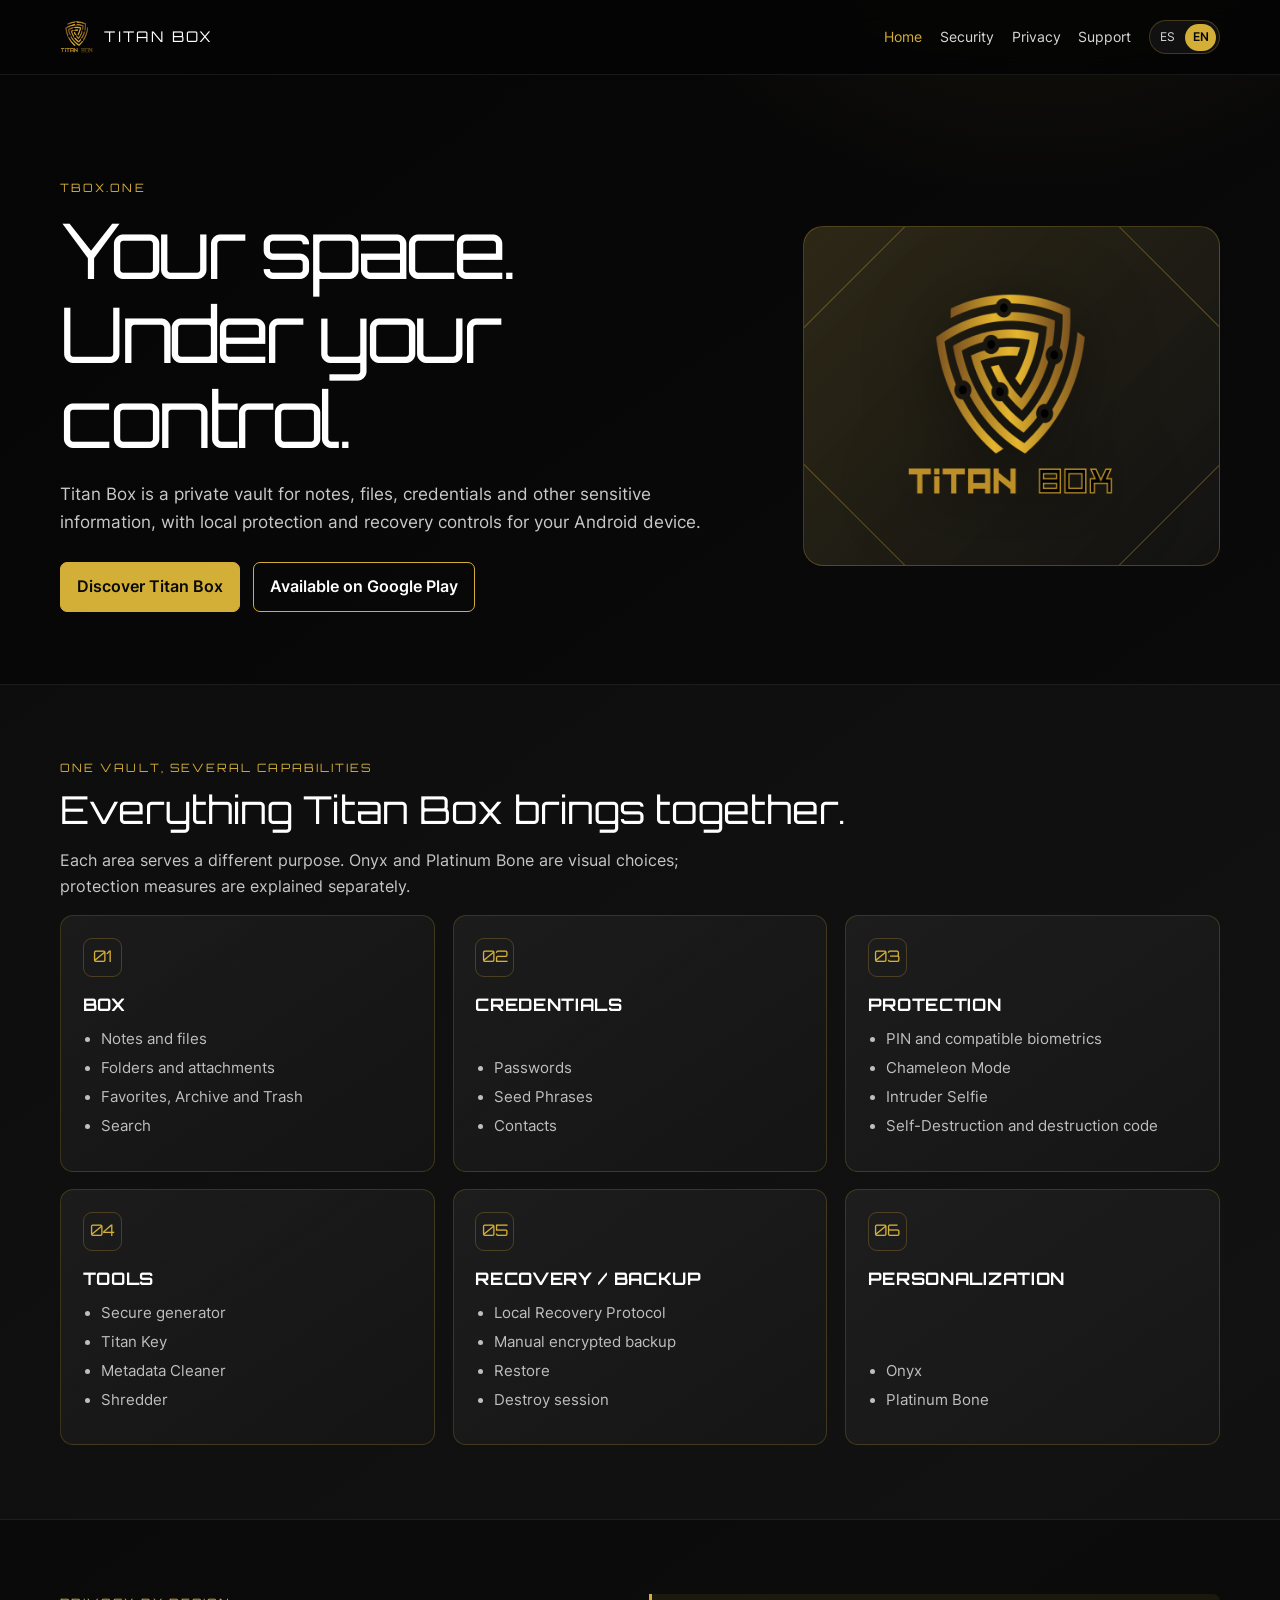
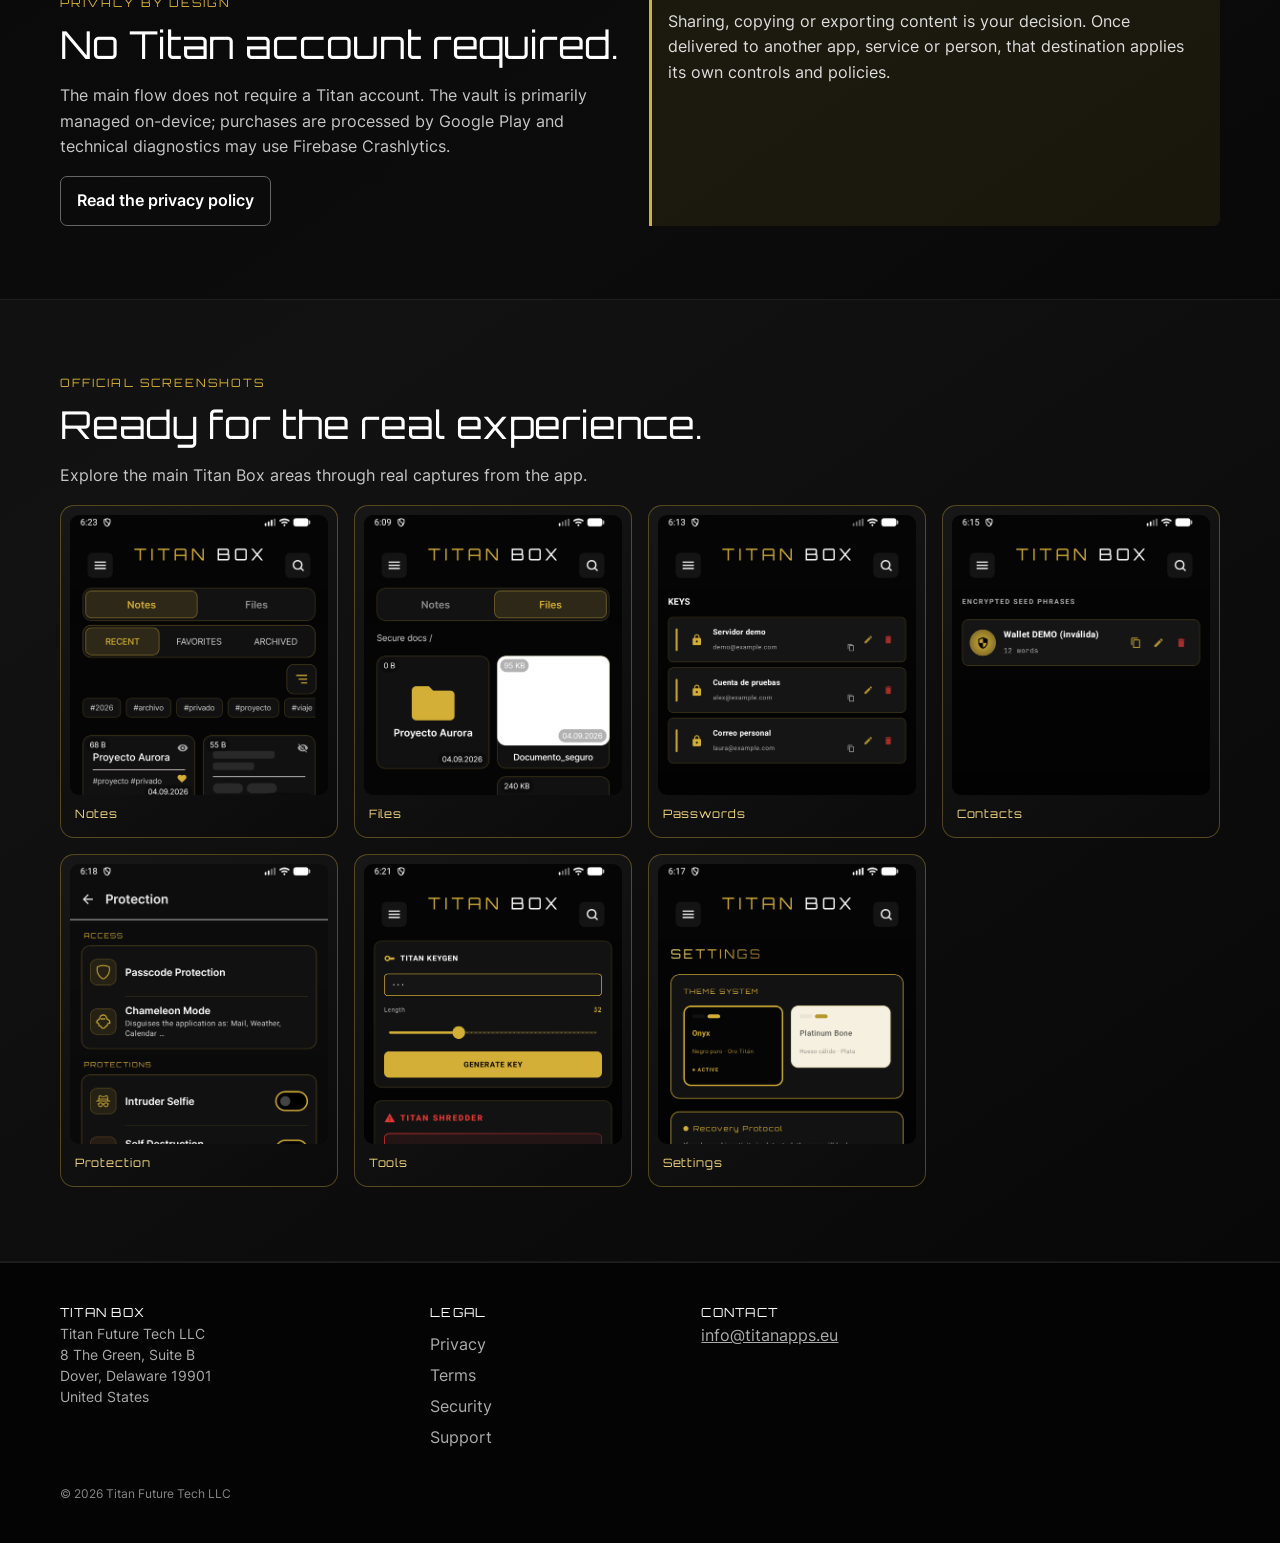
==== commit c5a9d9dd: "Add official Google Play link" ====
--- a/en/index.html
+++ b/en/index.html
@@ -1 +1 @@
-<!doctype html><html lang="en"><head><meta charset="utf-8"><meta name="viewport" content="width=device-width,initial-scale=1"><title>Titan Box — Private vault for your information</title><meta name="description" content="Titan Box is a private vault for notes, files, credentials and sensitive information with local protection and recovery controls."><link rel="canonical" href="https://tbox.one/en/"><meta property="og:title" content="Titan Box"><meta property="og:description" content="Your space. Under your control."><meta property="og:type" content="website"><meta property="og:url" content="https://tbox.one/en/"><meta property="og:image" content="https://tbox.one/assets/images/titanbox-logo.png"><link rel="icon" href="/assets/images/titanbox-logo.png"><link rel="stylesheet" href="/assets/css/site.css"></head><body><a class="skip" href="#content">Skip to content</a><header class="site-header"><div class="container header-row"><a class="brand" href="/en/"><img src="/assets/images/titanbox-logo.png" alt="">TITAN BOX</a><nav class="site-nav" aria-label="Main navigation"><a class="nav-essential" aria-current="page" href="/en/">Home</a><a href="/en/security/">Security</a><a href="/en/privacy/">Privacy</a><a href="/en/support/">Support</a><span class="language"><a href="/">ES</a><a aria-current="page" href="/en/">EN</a></span></nav></div></header><main id="content"><section class="container hero"><div><div class="eyebrow">TBOX.ONE</div><h1>Your space. Under your control.</h1><p>Titan Box is a private vault for notes, files, credentials and other sensitive information, with local protection and recovery controls for your Android device.</p><div class="actions"><a class="button button--gold" href="/en/security/">Discover Titan Box</a><span class="store-badge store-badge--pending" data-play-listing-url="GOOGLE_PLAY_URL_PENDING" aria-label="Titan Box for Google Play; link pending configuration">Available on Google Play</span></div></div><div class="hero-mark" aria-hidden="true"><img src="/assets/images/titanbox-logo.png" alt=""></div></section><section class="section section--alt"><div class="container"><div class="eyebrow">One vault, several capabilities</div><h2>Everything Titan Box brings together.</h2><p class="lead">Each area serves a different purpose. Onyx and Platinum Bone are visual choices; protection measures are explained separately.</p><div class="grid grid--3"><article class="card product-card"><div class="card-icon">01</div><h3>BOX</h3><ul class="feature-list"><li>Notes and files</li><li>Folders and attachments</li><li>Favorites, Archive and Trash</li><li>Search</li></ul></article><article class="card product-card"><div class="card-icon">02</div><h3>CREDENTIALS</h3><ul class="feature-list"><li>Passwords</li><li>Seed Phrases</li><li>Contacts</li></ul></article><article class="card product-card"><div class="card-icon">03</div><h3>PROTECTION</h3><ul class="feature-list"><li>PIN and compatible biometrics</li><li>Chameleon Mode</li><li>Intruder Selfie</li><li>Self-Destruction and destruction code</li></ul></article><article class="card product-card"><div class="card-icon">04</div><h3>TOOLS</h3><ul class="feature-list"><li>Secure generator</li><li>Titan Key</li><li>Metadata Cleaner</li><li>Shredder</li></ul></article><article class="card product-card"><div class="card-icon">05</div><h3>RECOVERY / BACKUP</h3><ul class="feature-list"><li>Local Recovery Protocol</li><li>Manual encrypted backup</li><li>Restore</li><li>Destroy session</li></ul></article><article class="card product-card"><div class="card-icon">06</div><h3>PERSONALIZATION</h3><ul class="feature-list"><li>Onyx</li><li>Platinum Bone</li></ul></article></div></div></section><section class="section"><div class="container grid grid--2"><div><div class="eyebrow">Privacy by design</div><h2>No Titan account required.</h2><p class="lead">The main flow does not require a Titan account. The vault is primarily managed on-device; purchases are processed by Google Play and technical diagnostics may use Firebase Crashlytics.</p><a class="button button--ghost" href="/en/privacy/">Read the privacy policy</a></div><aside class="notice">Sharing, copying or exporting content is your decision. Once delivered to another app, service or person, that destination applies its own controls and policies.</aside></div></section><section class="section section--alt"><div class="container"><div class="eyebrow">Official screenshots</div><h2>Ready for the real experience.</h2><p class="lead">Explore the main Titan Box areas through real captures from the app.</p><div class="shots-grid"><figure class="product-shot"><img src="/assets/images/screenshots/en/01-notes.png" alt="Notes in Titan Box" loading="lazy"><figcaption>Notes</figcaption></figure><figure class="product-shot"><img src="/assets/images/screenshots/en/02-files.png" alt="Files in Titan Box" loading="lazy"><figcaption>Files</figcaption></figure><figure class="product-shot"><img src="/assets/images/screenshots/en/03-passwords.png" alt="Passwords in Titan Box" loading="lazy"><figcaption>Passwords</figcaption></figure><figure class="product-shot"><img src="/assets/images/screenshots/en/04-contacts.png" alt="Contacts in Titan Box" loading="lazy"><figcaption>Contacts</figcaption></figure><figure class="product-shot"><img src="/assets/images/screenshots/en/05-protection.png" alt="Protection in Titan Box" loading="lazy"><figcaption>Protection</figcaption></figure><figure class="product-shot"><img src="/assets/images/screenshots/en/06-tools.png" alt="Tools in Titan Box" loading="lazy"><figcaption>Tools</figcaption></figure><figure class="product-shot"><img src="/assets/images/screenshots/en/07-settings.png" alt="Settings in Titan Box" loading="lazy"><figcaption>Settings</figcaption></figure></div></div></section></main><footer class="site-footer"><div class="container footer-grid"><div><div class="footer-title">TITAN BOX</div><address class="footer-address">Titan Future Tech LLC<br>8 The Green, Suite B<br>Dover, Delaware 19901<br>United States</address></div><div><div class="footer-title">LEGAL</div><ul class="footer-links"><li><a href="/en/privacy/">Privacy</a></li><li><a href="/en/terms/">Terms</a></li><li><a href="/en/security/">Security</a></li><li><a href="/en/support/">Support</a></li></ul></div><div><div class="footer-title">CONTACT</div><a href="mailto:info@titanapps.eu">info@titanapps.eu</a></div></div><div class="container legal">© 2026 Titan Future Tech LLC</div></footer></body></html>
+<!doctype html><html lang="en"><head><meta charset="utf-8"><meta name="viewport" content="width=device-width,initial-scale=1"><title>Titan Box — Private vault for your information</title><meta name="description" content="Titan Box is a private vault for notes, files, credentials and sensitive information with local protection and recovery controls."><link rel="canonical" href="https://tbox.one/en/"><meta property="og:title" content="Titan Box"><meta property="og:description" content="Your space. Under your control."><meta property="og:type" content="website"><meta property="og:url" content="https://tbox.one/en/"><meta property="og:image" content="https://tbox.one/assets/images/titanbox-logo.png"><link rel="icon" href="/assets/images/titanbox-logo.png"><link rel="stylesheet" href="/assets/css/site.css"></head><body><a class="skip" href="#content">Skip to content</a><header class="site-header"><div class="container header-row"><a class="brand" href="/en/"><img src="/assets/images/titanbox-logo.png" alt="">TITAN BOX</a><nav class="site-nav" aria-label="Main navigation"><a class="nav-essential" aria-current="page" href="/en/">Home</a><a href="/en/security/">Security</a><a href="/en/privacy/">Privacy</a><a href="/en/support/">Support</a><span class="language"><a href="/">ES</a><a aria-current="page" href="/en/">EN</a></span></nav></div></header><main id="content"><section class="container hero"><div><div class="eyebrow">TBOX.ONE</div><h1>Your space. Under your control.</h1><p>Titan Box is a private vault for notes, files, credentials and other sensitive information, with local protection and recovery controls for your Android device.</p><div class="actions"><a class="button button--gold" href="/en/security/">Discover Titan Box</a><a class="store-badge" href="https://play.google.com/store/apps/details?id=com.titanbox" target="_blank" rel="noopener noreferrer" aria-label="Titan Box on Google Play">Available on Google Play</a></div></div><div class="hero-mark" aria-hidden="true"><img src="/assets/images/titanbox-logo.png" alt=""></div></section><section class="section section--alt"><div class="container"><div class="eyebrow">One vault, several capabilities</div><h2>Everything Titan Box brings together.</h2><p class="lead">Each area serves a different purpose. Onyx and Platinum Bone are visual choices; protection measures are explained separately.</p><div class="grid grid--3"><article class="card product-card"><div class="card-icon">01</div><h3>BOX</h3><ul class="feature-list"><li>Notes and files</li><li>Folders and attachments</li><li>Favorites, Archive and Trash</li><li>Search</li></ul></article><article class="card product-card"><div class="card-icon">02</div><h3>CREDENTIALS</h3><ul class="feature-list"><li>Passwords</li><li>Seed Phrases</li><li>Contacts</li></ul></article><article class="card product-card"><div class="card-icon">03</div><h3>PROTECTION</h3><ul class="feature-list"><li>PIN and compatible biometrics</li><li>Chameleon Mode</li><li>Intruder Selfie</li><li>Self-Destruction and destruction code</li></ul></article><article class="card product-card"><div class="card-icon">04</div><h3>TOOLS</h3><ul class="feature-list"><li>Secure generator</li><li>Titan Key</li><li>Metadata Cleaner</li><li>Shredder</li></ul></article><article class="card product-card"><div class="card-icon">05</div><h3>RECOVERY / BACKUP</h3><ul class="feature-list"><li>Local Recovery Protocol</li><li>Manual encrypted backup</li><li>Restore</li><li>Destroy session</li></ul></article><article class="card product-card"><div class="card-icon">06</div><h3>PERSONALIZATION</h3><ul class="feature-list"><li>Onyx</li><li>Platinum Bone</li></ul></article></div></div></section><section class="section"><div class="container grid grid--2"><div><div class="eyebrow">Privacy by design</div><h2>No Titan account required.</h2><p class="lead">The main flow does not require a Titan account. The vault is primarily managed on-device; purchases are processed by Google Play and technical diagnostics may use Firebase Crashlytics.</p><a class="button button--ghost" href="/en/privacy/">Read the privacy policy</a></div><aside class="notice">Sharing, copying or exporting content is your decision. Once delivered to another app, service or person, that destination applies its own controls and policies.</aside></div></section><section class="section section--alt"><div class="container"><div class="eyebrow">Official screenshots</div><h2>Ready for the real experience.</h2><p class="lead">Explore the main Titan Box areas through real captures from the app.</p><div class="shots-grid"><figure class="product-shot"><img src="/assets/images/screenshots/en/01-notes.png" alt="Notes in Titan Box" loading="lazy"><figcaption>Notes</figcaption></figure><figure class="product-shot"><img src="/assets/images/screenshots/en/02-files.png" alt="Files in Titan Box" loading="lazy"><figcaption>Files</figcaption></figure><figure class="product-shot"><img src="/assets/images/screenshots/en/03-passwords.png" alt="Passwords in Titan Box" loading="lazy"><figcaption>Passwords</figcaption></figure><figure class="product-shot"><img src="/assets/images/screenshots/en/04-contacts.png" alt="Contacts in Titan Box" loading="lazy"><figcaption>Contacts</figcaption></figure><figure class="product-shot"><img src="/assets/images/screenshots/en/05-protection.png" alt="Protection in Titan Box" loading="lazy"><figcaption>Protection</figcaption></figure><figure class="product-shot"><img src="/assets/images/screenshots/en/06-tools.png" alt="Tools in Titan Box" loading="lazy"><figcaption>Tools</figcaption></figure><figure class="product-shot"><img src="/assets/images/screenshots/en/07-settings.png" alt="Settings in Titan Box" loading="lazy"><figcaption>Settings</figcaption></figure></div></div></section></main><footer class="site-footer"><div class="container footer-grid"><div><div class="footer-title">TITAN BOX</div><address class="footer-address">Titan Future Tech LLC<br>8 The Green, Suite B<br>Dover, Delaware 19901<br>United States</address></div><div><div class="footer-title">LEGAL</div><ul class="footer-links"><li><a href="/en/privacy/">Privacy</a></li><li><a href="/en/terms/">Terms</a></li><li><a href="/en/security/">Security</a></li><li><a href="/en/support/">Support</a></li></ul></div><div><div class="footer-title">CONTACT</div><a href="mailto:info@titanapps.eu">info@titanapps.eu</a></div></div><div class="container legal">© 2026 Titan Future Tech LLC</div></footer></body></html>
